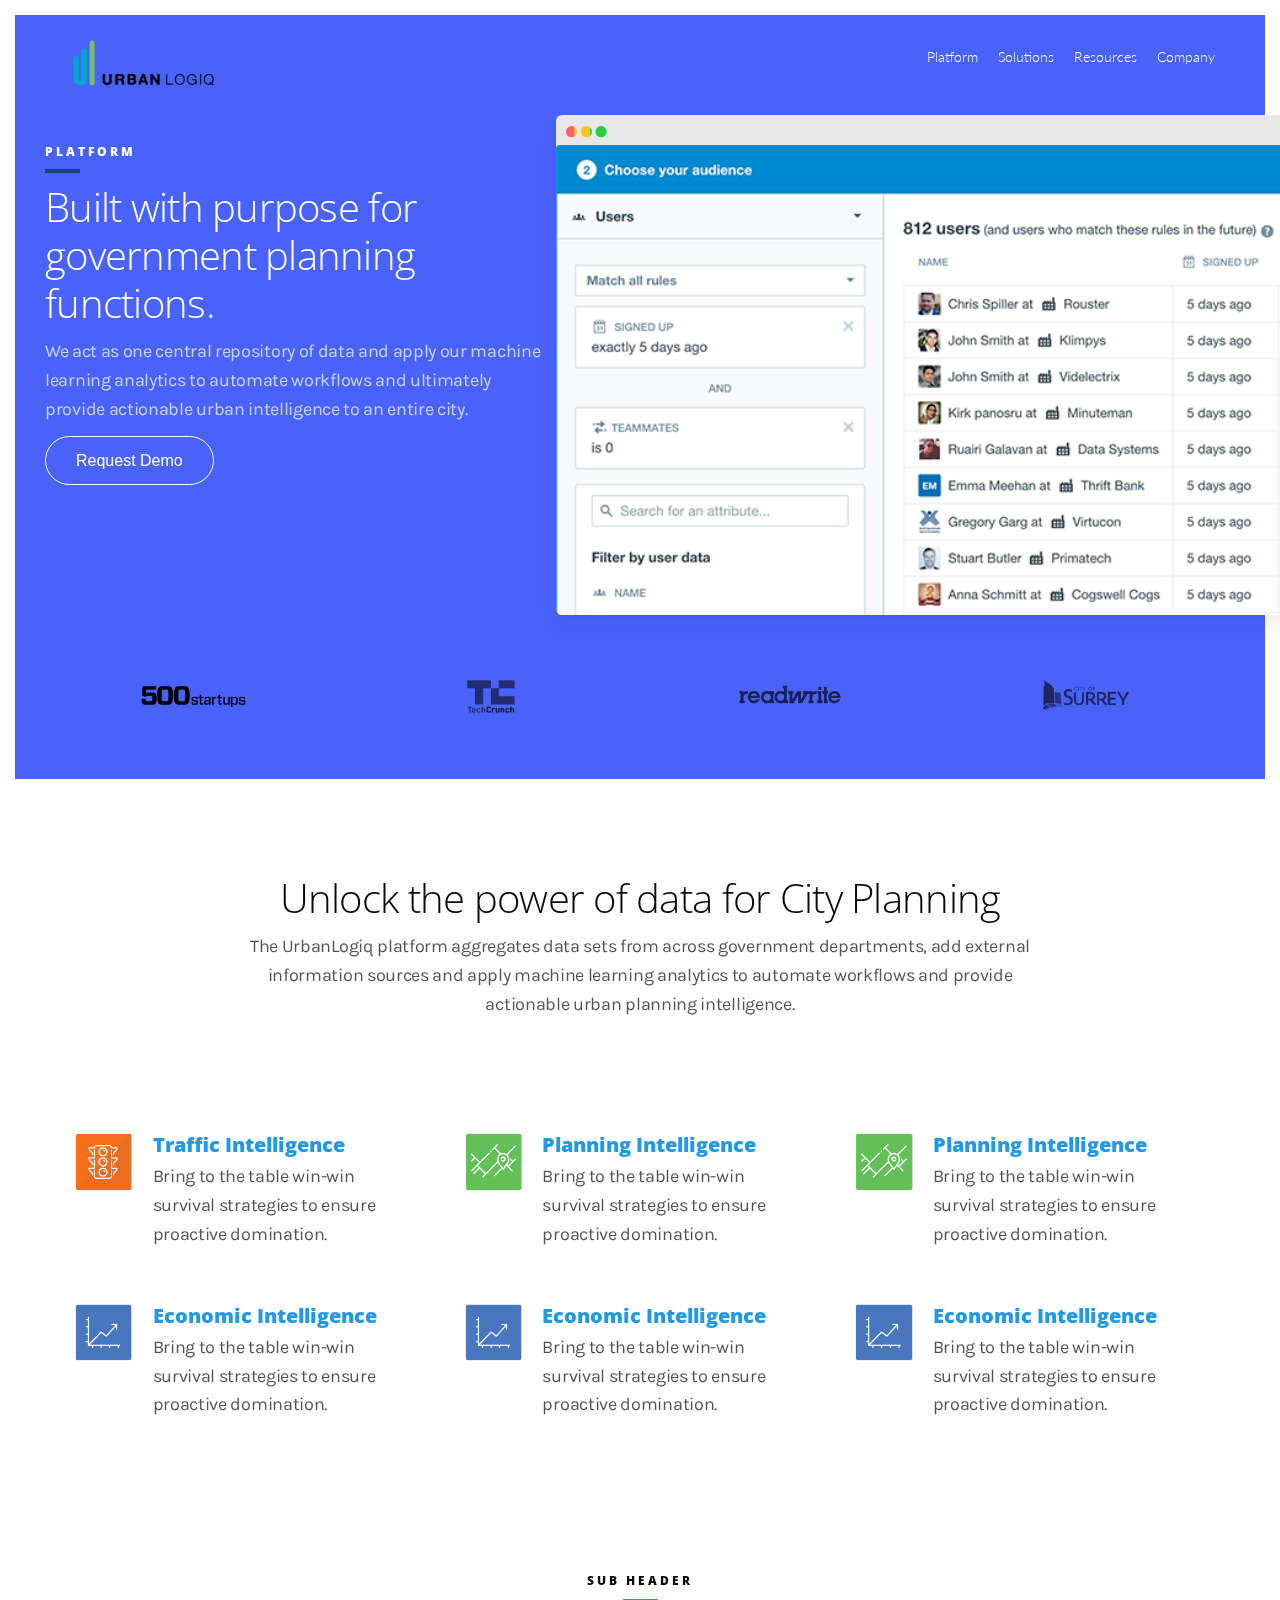
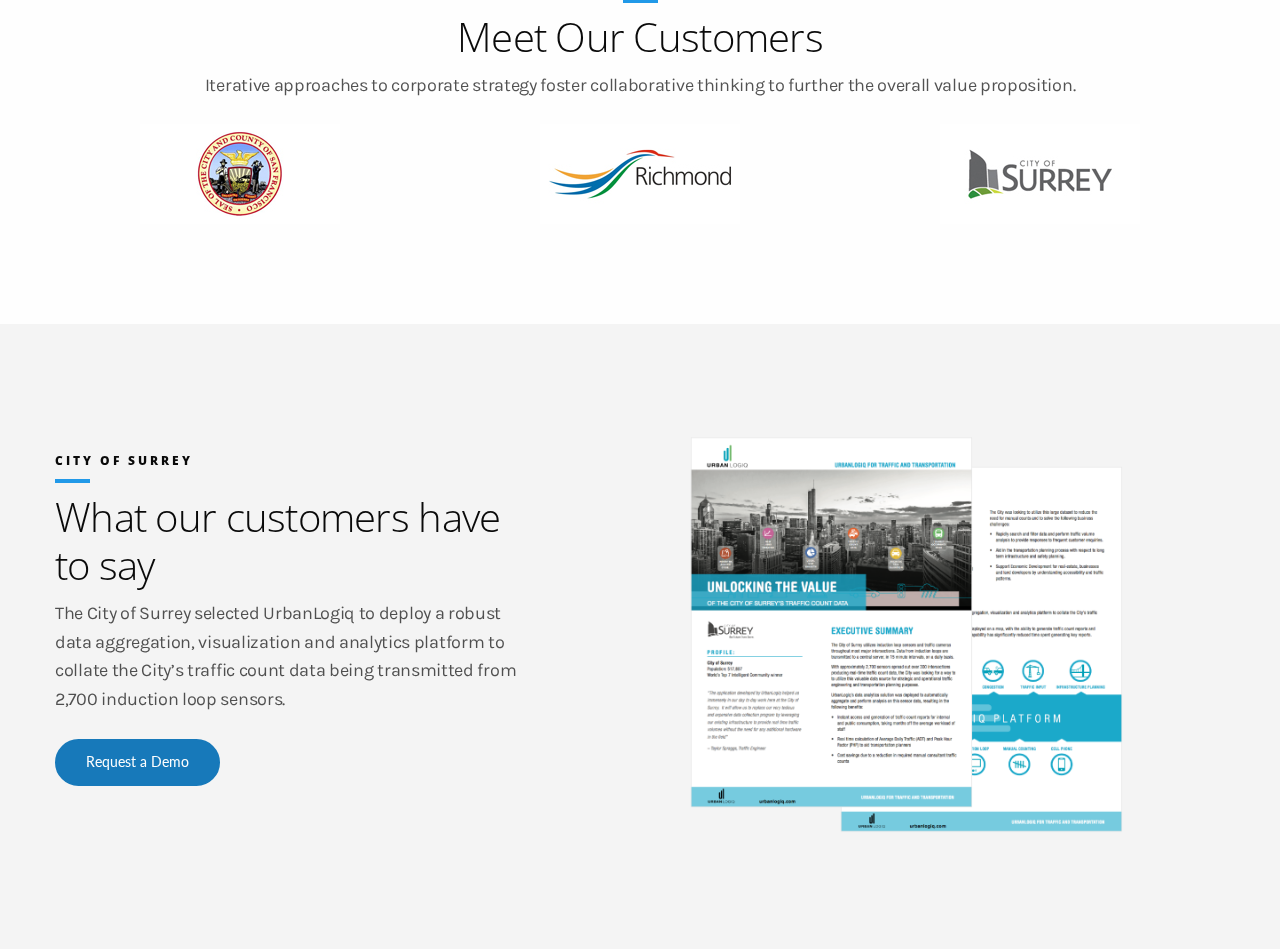
==== index.html @ ae8f60de "urbanlogic" ====
<!doctype html>
<html class="no-js" lang="en">
  <head>
    <meta charset="utf-8" />
    <meta name="viewport" content="width=device-width, initial-scale=1.0" />
    <title>UrbanLogiq</title>
    <link rel="stylesheet" href="http://dhbhdrzi4tiry.cloudfront.net/cdn/sites/foundation.min.css">
    <link rel="stylesheet" href="css/foundation.css">
    <link rel="stylesheet" href="css/app.css">
    <link rel="stylesheet" href="css/nav.css">
    <link rel="stylesheet" href="css/footer.css">
    <link href="https://fonts.googleapis.com/css?family=Lato" rel="stylesheet">
  </head>
  <body>
    <script src="javascript/nav.js"></script>

    <header>
      <div id="header_wrap">
		<div id="header">
			<div id="logo">
				<img src="img/urbalogiq-logo.png">
			</div>
			<div class="nav">
				<a href="platform.html">
					Platform
				</a>
				<a href="">
					Solutions
				</a>
				<a href="">
					Resources
				</a>
        <a href="">
					Company
				</a>
			</div>
			<div class="mobile_nav"></div>
			<div class="mobile_nav_menu">
				<div class="mobile_menu">
					<span>Projects</span>
					<span>Profile</span>
					<span>Contact</span>
				</div>
				<div class="mobile_close">

				</div>
			</div>
		</div>
	</div>
</header>

    <section class="platform">
      <div class="row">
        <div class="large-5 columns white header">
          <h4>PLATFORM</h4>
          <hr class="darkblue">
          <h1>Built with purpose for government planning functions.</h1>
          <p>We act as one central repository of data and apply our machine learning analytics to automate workflows and ultimately provide actionable urban intelligence to an entire city.</p>
          <a class="button-white primary" href="">Request Demo</a>
        </div>
        <div class="large-7 columns">
          <div class="sidedevices">
            <div class="browserwrapper">
              <div class="browser">
                <div class="mask">
                  <img class="mask-img" src="img/placeholder.png">
                </div>
              </div>
            </div>
          </div>
        </div>
        <div class="row">
          <div class="small-12 columns media">
            <div class="small-6 medium-3 columns center">
              <img class="user-img" src="img/500startups.jpg">
            </div>
            <div class="small-6 medium-3 columns center">
              <img class="user-img" src="img/techcrunch.jpg">
            </div>
            <div class="small-6 medium-3 columns center">
              <img class="user-img" src="img/readwrite.jpg">
            </div>
            <div class="small-6 medium-3 columns center">
              <img class="user-img" src="img/surreylogo.jpg">
            </div>
        </div>
      </div>
    </section>

    <section class="cityplanning">
      <div class="small-12 columns center header">
        <h1>Unlock the power of data for City Planning</h1>
        <p class="small-12 medium-10 large-8 small-centered columns">The UrbanLogiq platform aggregates data sets from across government departments, add external information sources and apply machine learning analytics to automate workflows and provide actionable urban planning intelligence.</p>
    </div>
      <div class="row">
        <div class="small-12 columns">
          <div class="small-12 medium-4 columns">
            <div class="row">
              <div class="cityplanning-image small-3 columns">
                <img src="img/traffic-icon.png">
              </div>
              <div class="intelligence-text small-9 columns">
                <h3 class="intelligence">Traffic Intelligence</h3>
                <p>Bring to the table win-win survival strategies to ensure proactive domination.</p>
              </div>
            </div>
            <div class="row">
              <div class="cityplanning-image small-3 columns">
                <img src="img/economic-icon.png">
              </div>
              <div class="intelligence-text small-9 columns">
                <h3 class="intelligence">Economic Intelligence</h3>
                <p>Bring to the table win-win survival strategies to ensure proactive domination.</p>
              </div>
            </div>
          </div>

          <div class="small-12 medium-4 columns">
            <div class="row">
              <div class="cityplanning-image small-3 columns">
                <img src="img/location-icon.png">
              </div>
              <div class="intelligence-text small-9 columns">
                <h3 class="intelligence">Planning Intelligence</h3>
                <p>Bring to the table win-win survival strategies to ensure proactive domination.</p>
              </div>
            </div>
            <div class="row">
              <div class="cityplanning-image small-3 columns">
                <img src="img/economic-icon.png">
              </div>
              <div class="intelligence-text small-9 columns">
                <h3 class="intelligence">Economic Intelligence</h3>
                <p>Bring to the table win-win survival strategies to ensure proactive domination.</p>
              </div>
            </div>
          </div>

          <div class="small-12 medium-4 columns">
            <div class="row">
              <div class="cityplanning-image small-3 columns">
                <img src="img/location-icon.png">
              </div>
              <div class="intelligence-text small-9 columns">
                <h3 class="intelligence">Planning Intelligence</h3>
                <p>Bring to the table win-win survival strategies to ensure proactive domination.</p>
              </div>
            </div>
            <div class="row">
              <div class="cityplanning-image small-3 columns">
                <img src="img/economic-icon.png">
              </div>
              <div class="intelligence-text small-9 columns">
                <h3 class="intelligence">Economic Intelligence</h3>
                <p>Bring to the table win-win survival strategies to ensure proactive domination.</p>
              </div>
            </div>
          </div>


<!--           <div class="small-12 medium-7 columns center">
            <img class="diagram" src="img/graph.png">
          </div> -->
        </div>
      </div>
    </section>

    <section class="container customers">
      <div class="row">
        <div class="small-12 columns center">
          <h4>SUB HEADER</h4>
          <hr class="hr-center">
          <h1>Meet Our Customers</h1>
          <p>Iterative approaches to corporate strategy foster collaborative thinking to further the overall value proposition.</p>
      </div>
      <div class="row">
        <div class="small-12 columns">
          <div class="small-4 columns center customers-image">
            <img class="" src="img/sanfransicologo.jpg">
          </div>
          <div class="small-4 columns center customers-image">
            <img class="" src="img/richmondlogo.jpg">
          </div>
          <div class="small-4 columns center customers-image">
            <img class="" src="img/surreylogo.jpg">
          </div>
      </div>
    </section>


<!--     <section class="cityplanning">
      <div class="small-12 columns center header">
        <h1>Unlock the power of data for City Planning</h1>
    </div>
      <div class="row">
        <div class="small-12 columns">
          <div class="small-12 medium-5 columns">
            <div class="row">
              <div class="cityplanning-image small-3 columns">
                <img src="img/traffic.png">
              </div>
              <div class="intelligence-text small-9 columns">
                <h3 class="intelligence">Traffic Intelligence</h3>
                <p>Bring to the table win-win survival strategies to ensure proactive domination.</p>
              </div>
            </div>
            <div class="row">
              <div class="cityplanning-image small-3 columns">
                <img src="img/economics.png">
              </div>
              <div class="intelligence-text small-9 columns">
                <h3 class="intelligence">Economic Intelligence</h3>
                <p>Bring to the table win-win survival strategies to ensure proactive domination.</p>
              </div>
            </div>
            <div class="row">
              <div class="cityplanning-image small-3 columns">
                <img src="img/planning.png">
              </div>
              <div class="intelligence-text small-9 columns">
                <h3 class="intelligence">Planning Intelligence</h3>
                <p>Bring to the table win-win survival strategies to ensure proactive domination.</p>
              </div>
            </div>
          </div>
          <div class="small-12 medium-7 columns">
            <img class="thumbnail" src="http://placehold.it/640x360">
          </div>
      </div>

      </div>
    </section> -->

<section class="casestudy">
  <div class="row">
    <div class="small-12 medium-5 columns">
      <h4>CITY OF SURREY</h4>
      <hr>
      <h1>What our customers have to say</h1>
      <p>The City of Surrey selected UrbanLogiq to deploy a robust data aggregation, visualization and analytics platform to collate the City’s traffic count data being transmitted from 2,700 induction loop sensors.</p>
      <a class="button primary" href="">Request a Demo</a>
    </div>
    <div class="small-12 medium-7 columns">
        <img class="casestudy-image" src="img/casestudy.png">
    </div>
  </div>
</section>

    <script src="https://code.jquery.com/jquery-2.1.4.min.js"></script>
    <script src="http://dhbhdrzi4tiry.cloudfront.net/cdn/sites/foundation.js"></script>
    <script>
      $(document).foundation();
    </script>
  </body>
</html>
---- css/app.css ----
/*@import url('https://fonts.googleapis.com/css?family=Lato:400,400i,700,900');
html {
    -webkit-font-smoothing: antialiased;
    -moz-osx-font-smoothing: grayscale;
}

h1 {
    font-family: "Lato", sans-serif;
    font-size: 28px;
    font-weight: 900;
    line-height: 1.20;
    opacity: 1.00;
    margin-top: 0px;
    margin-bottom: 10px;
    letter-spacing: -0.72px;
    word-spacing: 0.00px;
    text-transform: none;
}

h2 {
    font-family: "Lato", sans-serif;
    font-size: 24px;
    font-weight: 700;
    line-height: 1.20;
    opacity: 1.00;
    margin-top: 30px;
    margin-bottom: 5px;
    letter-spacing: -0.72px;
    word-spacing: 0.00px;
    text-transform: none;
}

h3 {
    font-family: "Lato", sans-serif;
    font-size: 24px;
    font-weight: 400;
    line-height: 1.20;
    opacity: 1.00;
    letter-spacing: 0px;
    word-spacing: 0.00px;
    text-transform: none;
    color:#2199e8;
}
h4 {
    font-family: "Lato", sans-serif;
    font-size: 14px;
    font-weight: 400;
    line-height: 1.20;
    opacity: 1.00;
    letter-spacing: 1px;
    word-spacing: 0.00px;
    text-transform: none;
    color:#2199e8;
}

p {
    font-family: "Karla", sans-serif;
    font-size: 18px;
    font-weight: 400;
    line-height: 1.60;
    opacity: 0.70;
    margin-top: 0px;
    margin-bottom: 25px;
    letter-spacing: -0.30px;
    word-spacing: -0.10px;
    text-transform: none;
}*/

@import 'https://fonts.googleapis.com/css?family=Open+Sans:300|Lato:700,400|Karla:400';

html {
    -webkit-font-smoothing: antialiased;
    -moz-osx-font-smoothing: grayscale;
}

h1 {
    font-family: "Open Sans", sans-serif;
    font-size: 40px;
    font-weight: 300;
    line-height: 1.20;
    opacity: 1.00;
    margin-top: 0px;
    margin-bottom: 10px;
    letter-spacing: -0.72px;
    word-spacing: 0.00px;
    text-transform: none;
}

h2 {
    font-family: "Open Sans", sans-serif;
    font-size: 24px;
    font-weight: 700;
    line-height: 1.20;
    opacity: 1.00;
    margin-top: 30px;
    margin-bottom: 5px;
    letter-spacing: -0.72px;
    word-spacing: 0.00px;
    text-transform: none;
}

h3 {
    font-family: "Open Sans", sans-serif;
    font-size: 20px;
    font-weight: 400;
    line-height: 1.20;
    opacity: 1.00;
    margin-top: 30px;
    margin-bottom: 5px;
    letter-spacing: 0.00px;
    word-spacing: 0.00px;
    text-transform: none;
}

h4 {
    font-family: "Open Sans", sans-serif;
    font-size: 12px;
    font-weight: 800;
    line-height: 1.20;
    opacity: 1.00;
    margin-top: 30px;
    margin-bottom: 5px;
    letter-spacing: 3px;
    word-spacing: 0.00px;
    text-transform: none;
}

p {
    font-family: "Karla", sans-serif;
    font-size: 18px;
    font-weight: 400;
    line-height: 1.60;
    opacity: 0.70;
    margin-top: 0px;
    margin-bottom: 25px;
    letter-spacing: -0.30px;
    word-spacing: -0.10px;
    text-transform: none;
}

.header{
  padding: 0px 0 60px 0;
}


.homepage-header{
  padding: 150px 40px 150px 40px;
    background-color: #393745;
    /*background-image: url("../img/topography-bg.jpg");*/
    color: white;
}

.cityplanning{
  padding-top: 80px;
  padding-bottom: 20px;
}
.cityplanning-image{
  margin: 25px 0 0 0;
}

.nomargin{
  padding: 0px !important;
  margin: 0px !important;
}

hr{
  margin: 10px 0 10px 0;
  border-bottom: 4px solid #2199e8;
  max-width: 35px;
}

.section-break {
  max-width: 1200px;
  margin: 20px auto 0 auto;
  border-bottom: 1px solid lightgrey;
}

.hr-center{
  margin: 10px auto 10px auto;
  border-bottom: 4px solid #2199e8;
  max-width: 35px;
}

.intelligence{
  color: #2199e8;
  font-weight: 900;
}

.blog-title{
  color: black;
  font-weight: 900;
  margin: 20px 0 7px 0;
}



.blog-content:hover{
  text-decoration: underline;
  text-decoration-color:#2199e8;
}

.blog-card{
    margin: 15px 0 15px 0;
    padding: 25px 25px 0 25px;
}

.menu-logo{
  width: 160px;
}
.top-bar-right{
  padding-top: 25px;
}
.bar{
  height: 50px;
}

.center{
  text-align: center;
  margin: 0 auto 0 auto;
}

.menu-item{
  color: white;

}
/*a:hover{
  color: white;
  border-bottom:solid 1px white;
}*/

.large-text{
  font-size: 50px;
}

.casestudy{
  padding: 100px 0 100px 0;
  background-color: #F4F4F4;
}
.data-source{
  padding: 50px 20px 50px 20px;
  background-color: #1f8ceb;
  color: white;
}

.data-source-text {
  margin-bottom: 10px;
  font-size: 15px;
}

.users{
  padding: 20px 0 20px 0;
  background-color: #F4F4F4;
}

.user-img{
  width:120px;
}

.icon-img {
  width: 120px;
}

.container{
  padding: 80px 0 100px 0;
}

.blue{
  color:#2199e8;
}

.intelligence-text{
  padding: 0 25px 0 0;
}
.intelligence-text2{
  padding: 0 25px 0 0;
  min-height: 200px;
}

.platform{
  padding: 100px 30px 50px 30px;
  margin: 15px;
  background-color: #4962F9;
  background-image: url("../img/");
  background-size: cover;
}

.platformtwo{
  padding: 15px 30px 50px 30px;
  margin: 15px;
  background-color: #0978BD;
  background-image: url("../img/bg.png");
  background-size: cover;
}

.platformthree{
  padding: 15px 30px 50px 30px;
  margin: 15px;
  background-color: #0978BD;
}

.header-platform{
  margin-top: 30px;
}

.white{
  color: white;
}
.darkblue{
  border-bottom: 4px solid #164872;
}
.sidedevices .browserwrapper .mask {
	height: 100%;
	width: 100%;
	overflow: hidden;
	background: white;
}
.sidedevices .browserwrapper .mask-img {
	width: 100%;
	display: block;
}
.sidedevices .browserwrapper .browser {
  position: relative;
	border-radius: 6px;
	background: linear-gradient(to bottom, rgba(233,232,233,1) 0%,rgba(212,212,213,1) 100%);
	background-size: 60px;
	box-shadow: 0 10px 20px rgba(40,39,66,.06);
	overflow: hidden;
	width: 800px;
	height: 500px;
	z-index: 2;
	padding: 30px 0 0 0;
	top: 0;
	left: 0;
}
.sidedevices .browserwrapper .browser:before {
	content: "\25CF \25CF \25CF";
	letter-spacing: -1px;
	border-radius: 10px;
	color: rgba(0,0,0,.05);
	background: -webkit-linear-gradient(left, rgba(255,99,91,1) 0%,rgba(255,99,91,1) 35%,rgba(255,99,91,1) 35%,rgba(255,195,48,1) 35%,rgba(255,195,48,1) 66%,rgba(41,207,66,1) 66%,rgba(41,207,66,1) 100%);
-webkit-background-clip: text;
-webkit-text-fill-color: transparent;
	font-size: 26px;
	line-height: 30px;
	height: 30px;
	padding-left: 8px;
	position: absolute;
	top: 0;
}

@media screen and (max-width: 900px) {
	.sidedevices .browserwrapper .header-images {
		position: relative;
		white-space: nowrap;
		vertical-align: top;
		overflow: scroll;
		width: calc(100% + 40px);
		margin: 0 0 0 -20px;
		padding-bottom: 60px;
		-webkit-overflow-scrolling: touch;
	}
	.sidedevices .browserwrapper .browser {
		width: 100%;
		height: calc(100vw * .65);
    position: relative;
	}
}.centerdevices .iphoneipad2 .mask {
	height: 100%;
	width: 100%;
	overflow: hidden;
	border-radius: 8px;
	box-shadow: -1px 1px 4px rgba(107,124,147,.45);
	background: white;
}
.centerdevices .iphoneipad2 .mask-img {
	width: 100%;
	display: block;
}
.centerdevices .iphoneipad2 .iphone,
.centerdevices .iphoneipad2 .ipad {
	border-radius: 40px;
	position: relative;
	background: linear-gradient(to bottom, rgba(247,251,254,1) 0%,rgba(221,226,232,1) 100%);
	box-shadow: inset 0 4px 7px 1px #fff,inset 0 -5px 20px rgba(187,200,225,.35),0 2px 6px rgba(40,39,66,.14),0 10px 20px rgba(40,39,66,.06), 0px 36px 79px -1px rgba(0,0,0,0.15);
	overflow: hidden;
}
.centerdevices .iphoneipad2 .iphone {
	border-radius: 30px;
  width: 280px;
  height: 560px;
  z-index: 2;
  padding: 60px 12px 70px;
	position: absolute;
	top: 0;
	left: 0;
	transform: rotate(-5deg);
}
.centerdevices .iphoneipad2 .iphone .mask {
	border-radius: 4px;
}
.centerdevices .iphoneipad2 .ipad {
	width: 830px;
	height: 560px;
	padding: 15px 85px;
	margin-left: auto;
	transform: rotate(5deg);
}

.centerdevices .iphoneipad2 .ipad:after,
.centerdevices .iphoneipad2 .iphone:after,
.centerdevices .iphoneipad2 .ipad:before {
	content: "";
	width: 44px;
	height: 44px;
	border-radius: 50%;
	background: rgba(0,0,0,.05);
	position: absolute;
	top: calc(50% - 22px);
	right: 23px;
}
.centerdevices .iphoneipad2 .ipad:after {
	left: 34px;
	width: 16px;
	height: 16px;
	top: calc(50% - 8px);
}
.centerdevices .iphoneipad2 .iphone:after {
  top: initial;
  bottom: 14px;
  left: calc(50% - 22px);
}
.centerdevices .iphoneipad2 .iphone:before {
  content: "";
  width: 58px;
  height: 10px;
  border-radius: 10px;
  background: rgba(0, 0, 0, 0.08);
  position: absolute;
  top: 28px;
  left: calc(50% - 29px);
}
@media screen and (max-width: 900px) {
	.centerdevices .iphoneipad2 {
		position: relative;
		white-space: nowrap;
		vertical-align: top;
		overflow: scroll;
		width: calc(100% + 40px);
		margin: 0 0 0 -20px;
		z-index: 99;
		-webkit-overflow-scrolling: touch;
	}
	.centerdevices .iphoneipad2 .iphone,
	.centerdevices .iphoneipad2 .ipad {
		transform: none;
		border: none;
		position: relative;
		box-shadow: inset 0 4px 7px 1px #fff,inset 0 -5px 20px rgba(187,200,225,.35),0 2px 6px rgba(40,39,66,.14),0 10px 20px rgba(40,39,66,.06);
		background: linear-gradient(to bottom, rgba(247,251,254,1) 0%,rgba(221,226,232,1) 100%);
		margin: 0 20px;
		display: inline-block;
	}
	.centerdevices .iphoneipad2 .iphone {
		height: 440px;
		width: 220px;
		padding: 50px 8px 60px;
		margin: 0 0 0 20px;
		border-radius: 30px;
	}
	.centerdevices .iphoneipad2 .iphone .mask {
		border-radius: 4px;
	}
	.centerdevices .iphoneipad2 .iphone:before {
		top: 24px;
		width: 50px;
		height: 7px;
		left: calc(50% - 25px);
	}
	.centerdevices .iphoneipad2 .iphone:after {
		width: 38px;
		height: 38px;
		left: calc(50% - 19px);
		bottom: 12px;
	}
	.centerdevices .iphoneipad2 .ipad {
		width: 740px;
		height: 440px;
	}
	.centerdevices .iphoneipad2 .ipad:before {
		left: 23px;
		right: inherit;
	}
	.centerdevices .iphoneipad2 .ipad:after {
		right: 36px;
    left: inherit;
	}
}

.showcase-link {
  letter-spacing: 1px;
  text-transform: uppercase;
  font-size: 13px;
  padding:20px 0 20px 20px;
}

.four-items-text {
  margin: 5px 0 0 0;
  letter-spacing: 1px;
  text-transform: uppercase;
  font-size: 13px;
  color: #0978BD;
}

.four-items {
  margin: 40px 0 70px 0;
}

.four-items-header {
  margin: 20px 0 40px 0;
}

.showcase-content {
  margin: 40px 0 40px 0;
}

.slide-nav{
max-width: 900px;
margin: 0 auto 0 auto;
}

.split-screen {
  overflow: hidden;
  background-color: #232838;
  color: white;
}

.customer{
  overflow: hidden;
  background-color: #F4F4F4;
}

.split-screen-left {
  background-image: url("https://i0.wp.com/www.urbanlogiq.com/wp-content/uploads/2015/12/urbanlogiq-2.jpg?fit=1198898&ssl=1");
  /*padding: 40px 50px 40px 50px;*/
  height: 450px;
}

.split-screen-right {
  padding: 40px 50px 40px 50px;
  height: 450px;
}

.showcase{
  padding: 30px 50px 0 50px;
}

.card-section {
  margin: 50px 0 50px 0;
}

.card-date{
  color: #4C4748;
  font-family: "Open Sans", sans-serif;
  font-size: 12px;
  font-weight: 900;
  letter-spacing: 1.5px;
}

.card {
  border: solid #D1DBDF 1px;
  border-radius: 6px;
  margin: 0 0 20px 0;
  padding: 40px;
  /*max-height: 500px;*/
}



.card:hover{
  background-color: #F0F4F7;
}

  .media {
    -webkit-filter: grayscale(100%); /* Safari 6.0 - 9.0 */
    filter: grayscale(100%);
    padding-top: 20px;
    mix-blend-mode: multiply;
    margin: 30px 0 0 0;
}

.surrey-logo{
    width: 150px;
    padding: 0 0 30px 0;
}

.diagram{
  width: 500px;
}

.casestudy-image{
display: table-cell;
    vertical-align: middle;
}

.footer-logo{
  width: 200px;
}
---- css/nav.css ----
.inner_content {
	opacity: 0;
	max-width: 620px;
	max-height: 100px;
	padding: 5px;
	text-align: center;
	position: absolute;
	top: 0;
	right: 0;
	bottom: 0;
	left: 0;
	margin: auto;
	transition: opacity 1.5s;
}
.inner_content h2 {
	font-size: 46px;
	font-weight: 100;
	color: #fff;
}

/*Navigation*/
#header_wrap {
	z-index: 2;
	width: 100%;
	height: 40px;
	position: absolute;
}
#header {
	max-width: 1200px;
	min-width: 320px;
	margin: 10px auto;
	text-align: left;
	padding: 10px 25px 10px 25px;
	font-size: 14px;
	line-height: 14px;
	font-family: 'Lato', sans-serif;
	font-weight: 300;
	color: #fff;
}
#header:after {
	clear: both;
	content: '';
	display: block;
}
#logo {
	float: left;
	font-size: 12px;
	font-weight: 100;
  width: 155px;
}
.nav {
	float: right;
	height: 40px;
	padding-top: 15px;
}
.nav a {
	display: block;
	float: left;
	margin-left: 20px;
	font-weight: 300;
	color: #fff;
	padding-bottom: 5px;
}
.nav a:hover {
	border-bottom: 1px solid #fff;
}
.mobile_nav {
	display: none;
	width: 24px;
	height: 24px;
	background: url(http://i.piccy.info/i9/c366d5ab31a3ca2f5b5f5110434b31a9/1399749144/965/744267/mobile_nav.png) no-repeat;
	float: right;
	cursor: pointer;
	margin-top: 2px;
}
.mobile_nav_menu {
	z-index: 3;
	width: 220px;
	height: 100%;
	position: fixed;
	padding: 11px 22px 0 0;
	top: 0;
	right: -270px;
	background: url(http://i.piccy.info/i9/90d5aef311fc1a9853cce72695cdfe36/1399749183/4243/744267/mobile_nav_bg.png) no-repeat;
}
.mobile_menu {
	float: right;
	font-weight: 400;
	font-style: normal;
	color: #656565;
	font-size: 15px;
	line-height: 32px;
	text-align: right;
	padding-bottom: 12px;
	width: 56px;
}
.mobile_menu span {
	cursor: pointer;
	color: #656565;
	padding-bottom: 2px;
}
.mobile_menu span:hover {
	transition: all .25s ease-in-out;
	border-bottom: 2px solid #fff;

}
.mobile_close {
	cursor: pointer;
	float: right;
	width: 24px;
	height: 24px;
	background: url(http://i.piccy.info/i9/88575af4eb3ecd766a58a62971d3631e/1399749221/1231/744267/x_close.png) no-repeat;
	background-size: 24px 24px;
	clear: right;
}
/*/Navigation*/
@media (max-width: 600px) and (min-width: 320px) {
	.nav {
		display: none;
	}
	.mobile_nav {
		display: block;
	}
}
@media (min-width: 601px) {
	.nav {
		display: block;
	}
	.mobile_nav {
		display: none;
	}
	.mobile_nav_menu {
		display: none;
	}
}
---- css/footer.css ----
/*footer*/

footer {
  background-color: #24292D;
  padding: 60px 0 120px 0;
  color: white;
}

li{
  list-style: none;
}
.footer-link{
  color: white;
  font-size: 13px;
  letter-spacing: 0.5px;
}
.footer-header {
  padding: 0 0 15px 0;
}
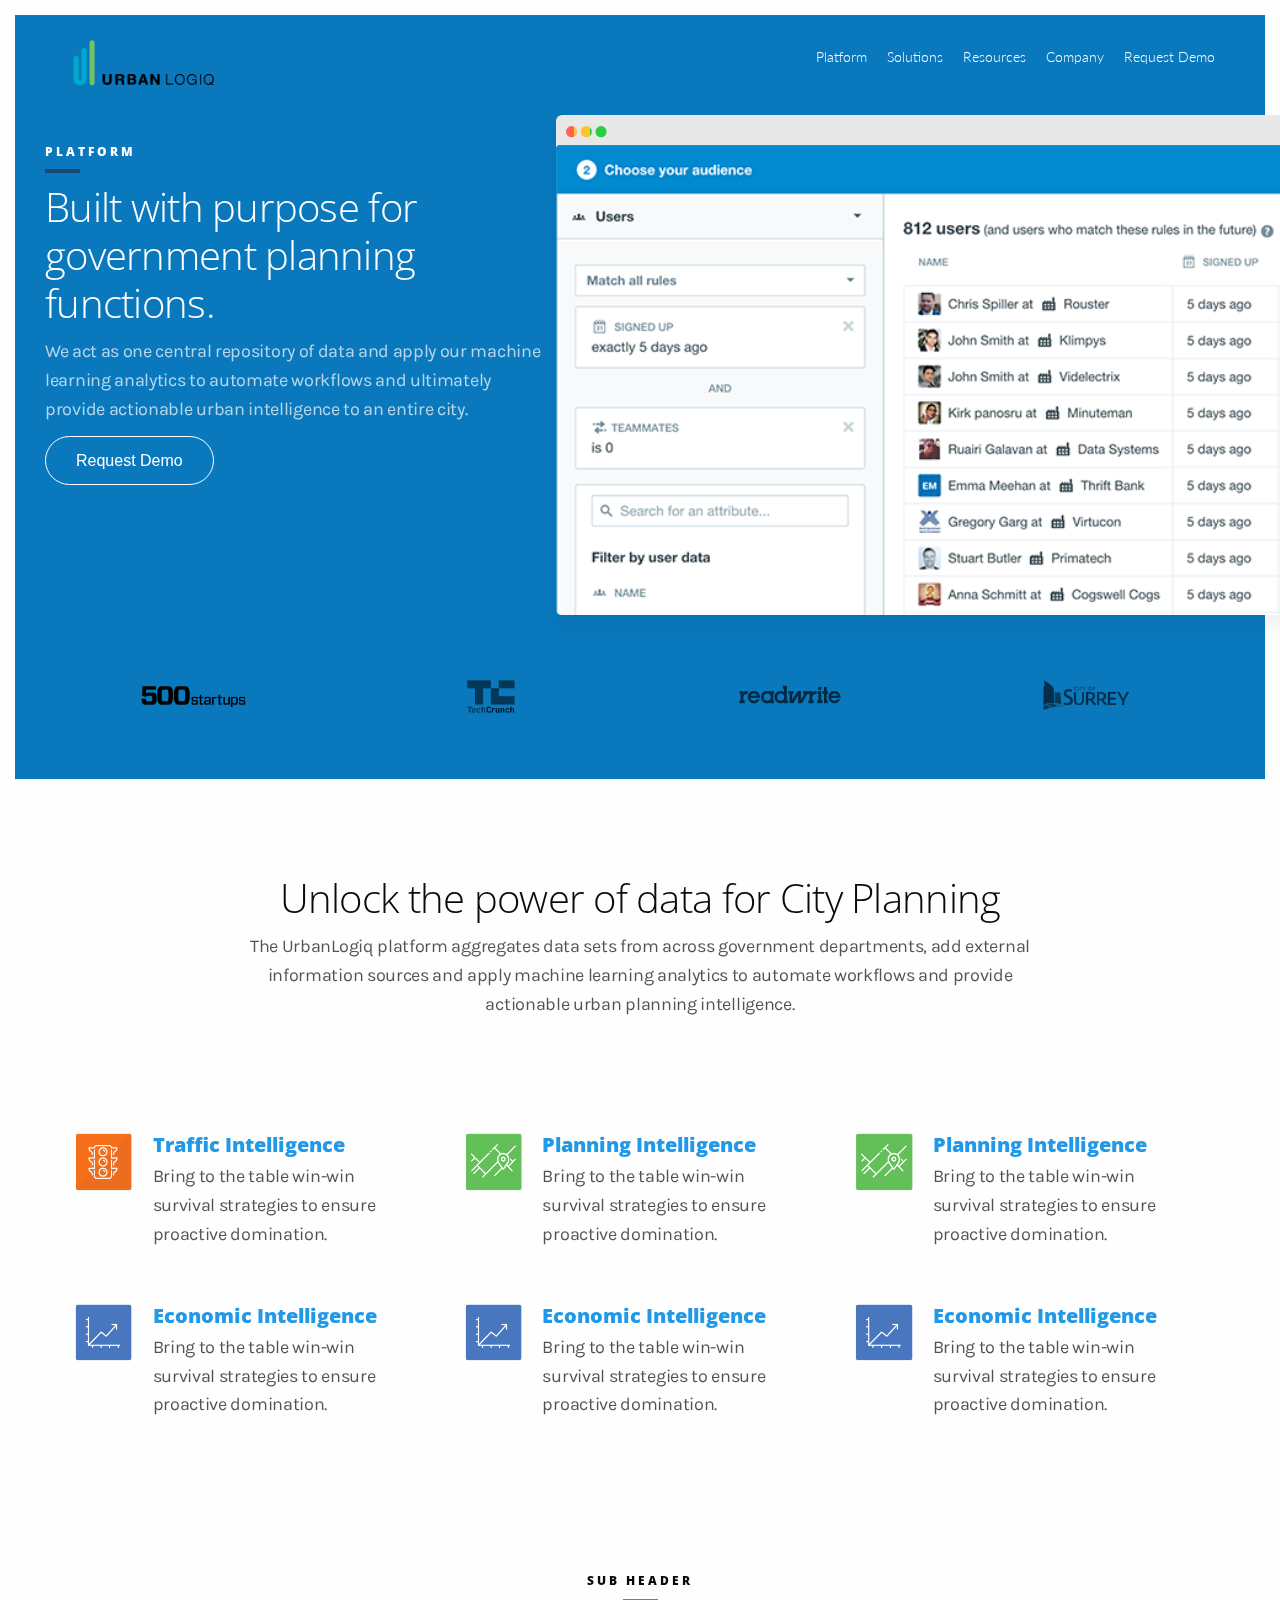
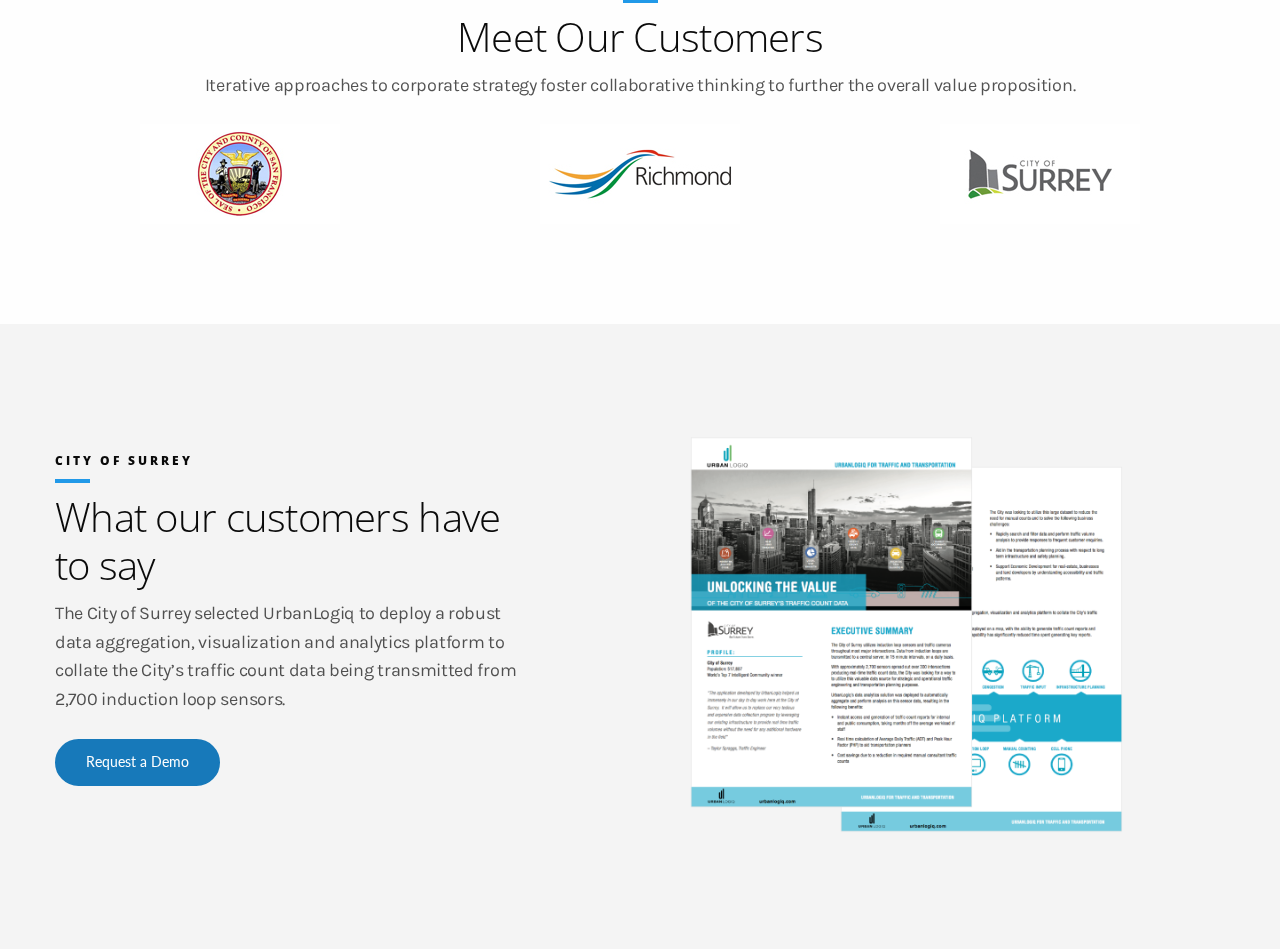
==== commit a149aece: "stuff" ====
--- a/index.html
+++ b/index.html
@@ -14,7 +14,7 @@
   <body>
     <script src="javascript/nav.js"></script>
 
-    <header>
+  <header>
       <div id="header_wrap">
 		<div id="header">
 			<div id="logo">
@@ -27,11 +27,14 @@
 				<a href="">
 					Solutions
 				</a>
-				<a href="">
+				<a href="resource.html">
 					Resources
 				</a>
+        <a href="team.html">
+					Company
+				</a>
         <a href="">
-					Company
+					Request Demo
 				</a>
 			</div>
 			<div class="mobile_nav"></div>
--- a/css/app.css
+++ b/css/app.css
@@ -187,24 +187,6 @@
   font-weight: 900;
 }
 
-.blog-title{
-  color: black;
-  font-weight: 900;
-  margin: 20px 0 7px 0;
-}
-
-
-
-.blog-content:hover{
-  text-decoration: underline;
-  text-decoration-color:#2199e8;
-}
-
-.blog-card{
-    margin: 15px 0 15px 0;
-    padding: 25px 25px 0 25px;
-}
-
 .menu-logo{
   width: 160px;
 }
@@ -280,16 +262,16 @@
 .platform{
   padding: 100px 30px 50px 30px;
   margin: 15px;
-  background-color: #4962F9;
+  background-color: #0978BD;
   background-image: url("../img/");
   background-size: cover;
 }
 
 .platformtwo{
-  padding: 15px 30px 50px 30px;
+  padding: 60px 30px 50px 30px;
   margin: 15px;
   background-color: #0978BD;
-  background-image: url("../img/bg.png");
+  /*background-image: url("../img/bg.png");*/
   background-size: cover;
 }
 
@@ -559,14 +541,6 @@
   margin: 50px 0 50px 0;
 }
 
-.card-date{
-  color: #4C4748;
-  font-family: "Open Sans", sans-serif;
-  font-size: 12px;
-  font-weight: 900;
-  letter-spacing: 1.5px;
-}
-
 .card {
   border: solid #D1DBDF 1px;
   border-radius: 6px;
--- a/css/nav.css
+++ b/css/nav.css
@@ -20,6 +20,7 @@
 }
 
 /*Navigation*/
+
 #header_wrap {
 	z-index: 2;
 	width: 100%;
@@ -115,7 +116,7 @@
 	clear: right;
 }
 /*/Navigation*/
-@media (max-width: 600px) and (min-width: 320px) {
+@media (max-width: 700px) and (min-width: 320px) {
 	.nav {
 		display: none;
 	}
@@ -123,7 +124,7 @@
 		display: block;
 	}
 }
-@media (min-width: 601px) {
+@media (min-width: 701px) {
 	.nav {
 		display: block;
 	}
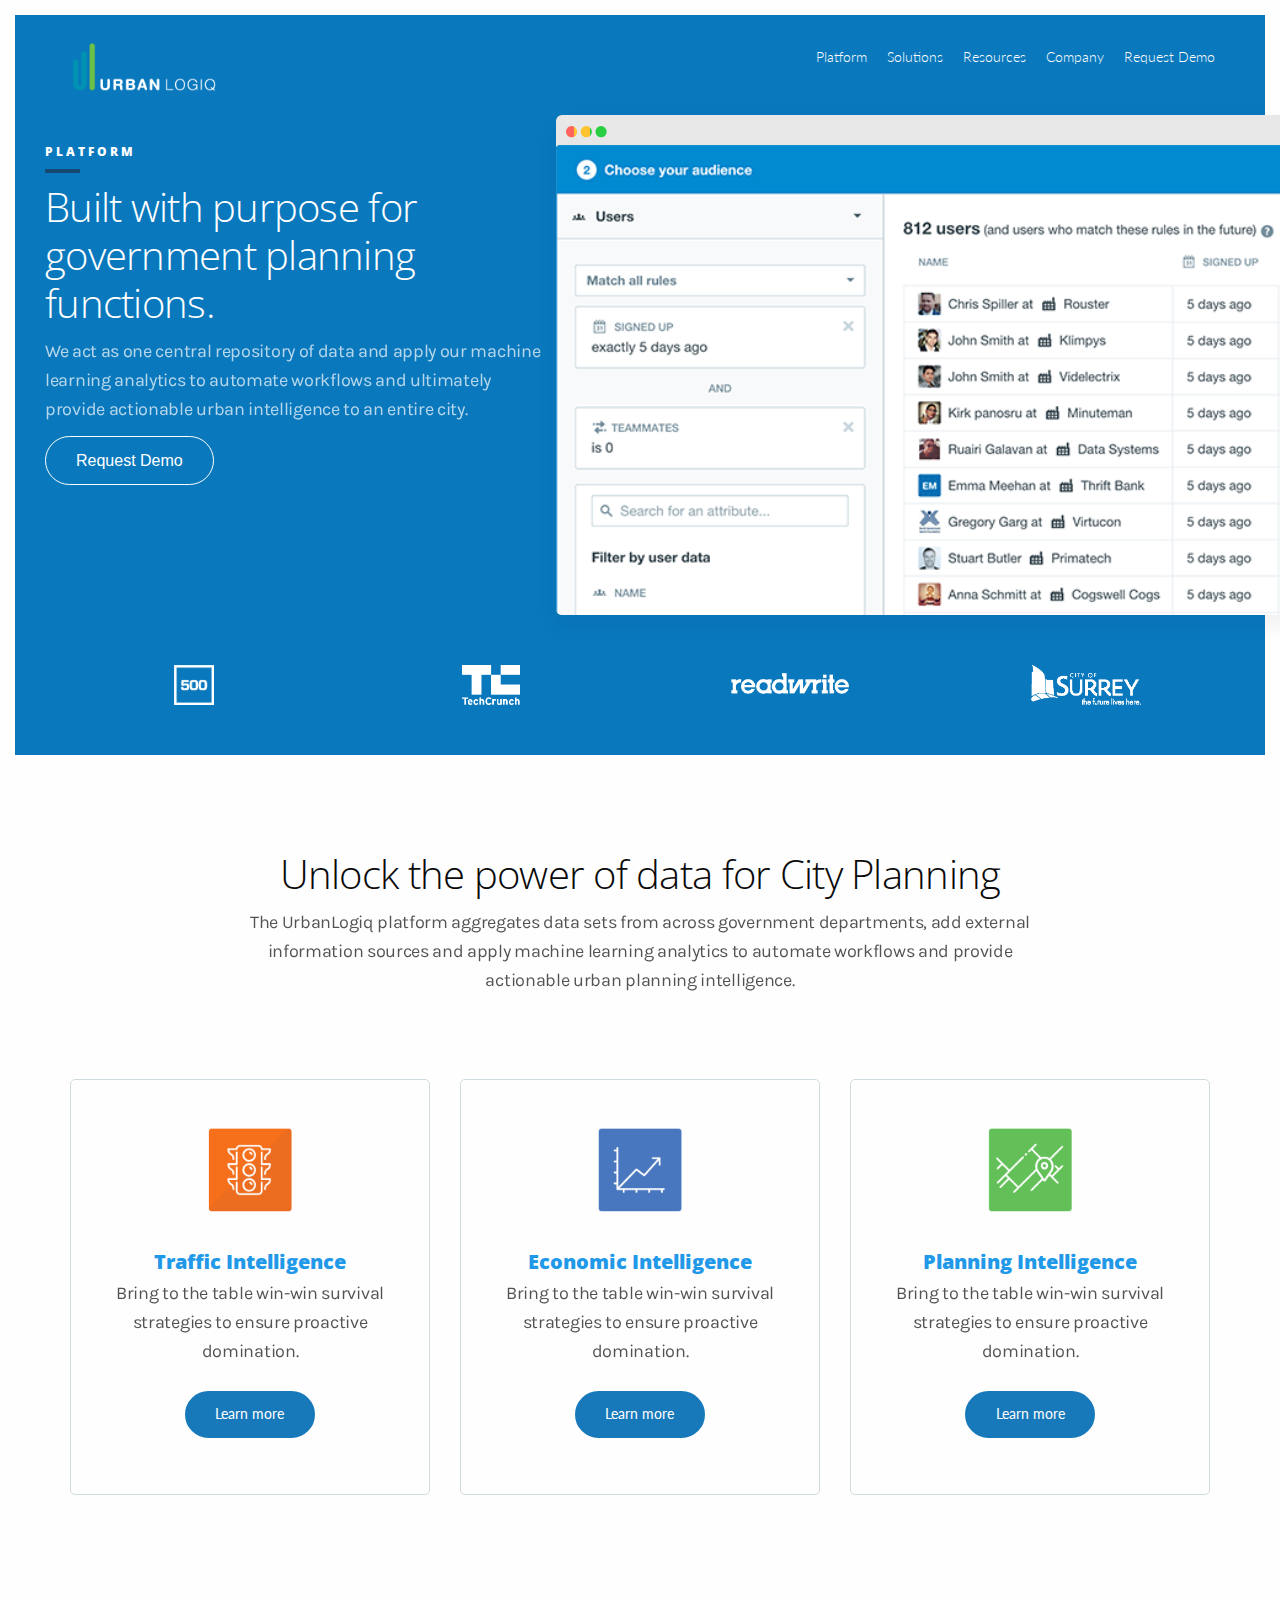
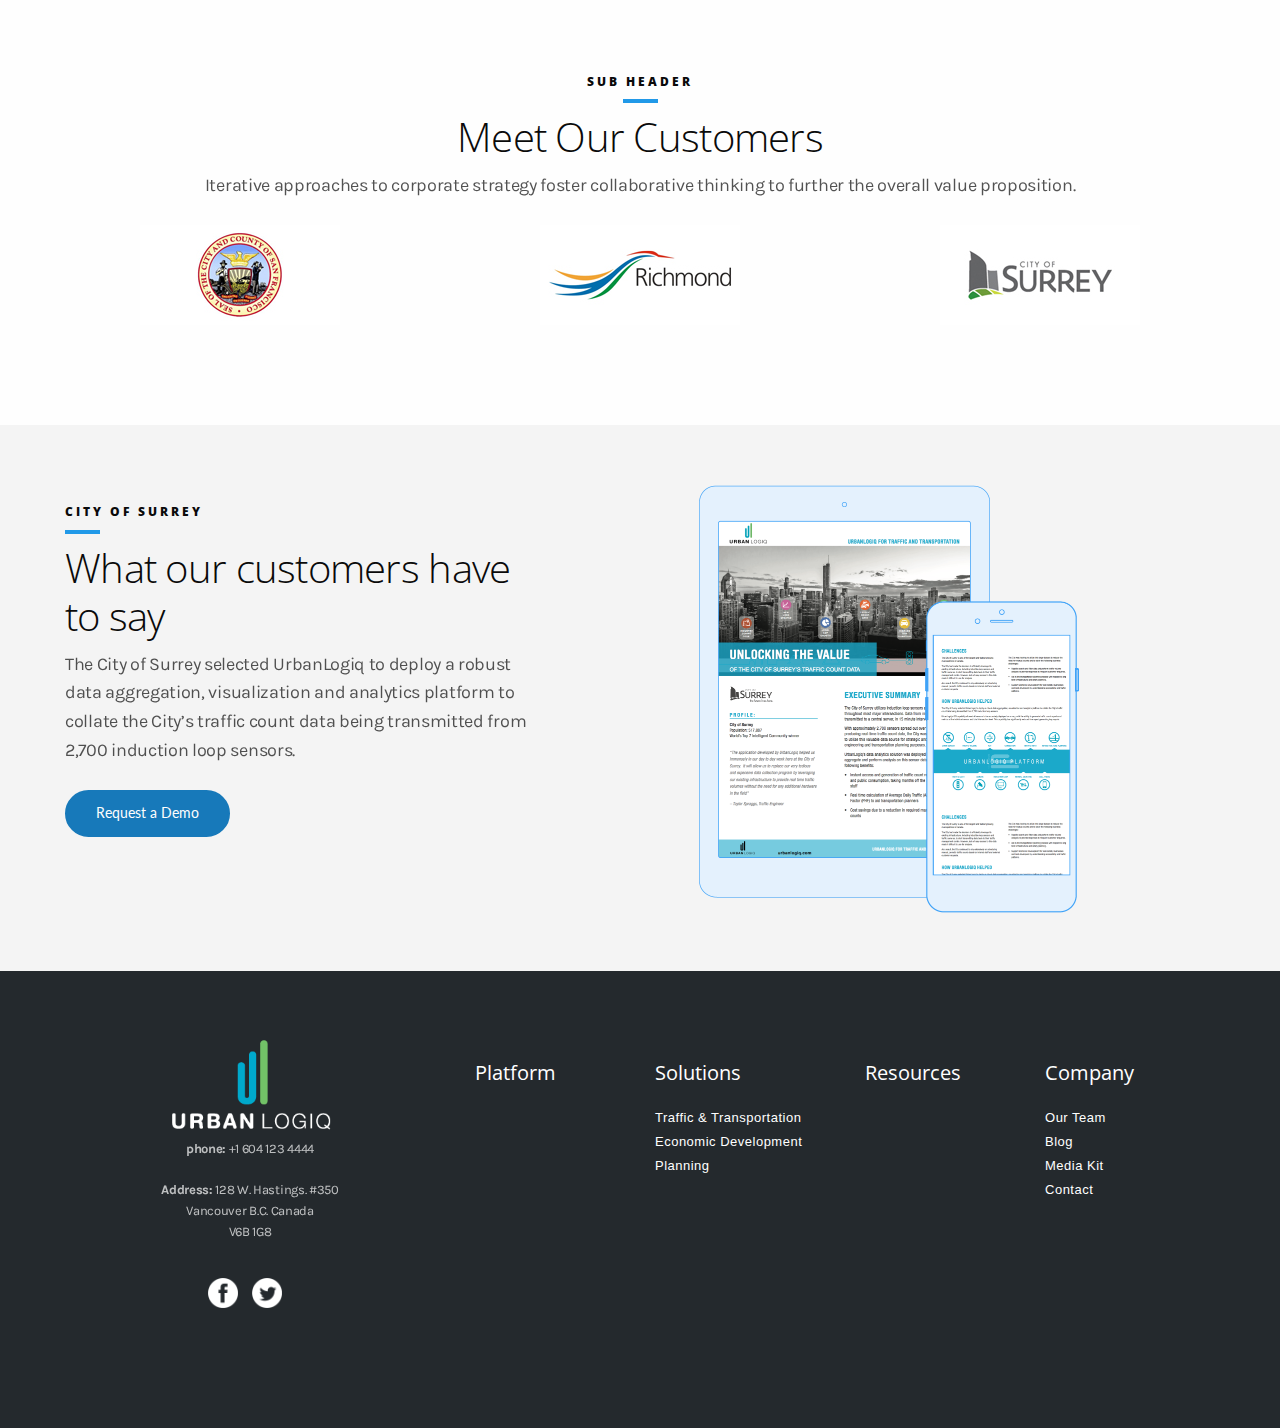
==== commit 5524eeae: "massive update" ====
--- a/index.html
+++ b/index.html
@@ -10,6 +10,7 @@
     <link rel="stylesheet" href="css/nav.css">
     <link rel="stylesheet" href="css/footer.css">
     <link href="https://fonts.googleapis.com/css?family=Lato" rel="stylesheet">
+    <script scr="javascript/javascript.js"></script>
   </head>
   <body>
     <script src="javascript/nav.js"></script>
@@ -18,7 +19,7 @@
       <div id="header_wrap">
 		<div id="header">
 			<div id="logo">
-				<img src="img/urbalogiq-logo.png">
+				<img class="load-delay"src="img/urbalogiq-logo.png">
 			</div>
 			<div class="nav">
 				<a href="platform.html">
@@ -75,16 +76,16 @@
         <div class="row">
           <div class="small-12 columns media">
             <div class="small-6 medium-3 columns center">
-              <img class="user-img" src="img/500startups.jpg">
+              <img class="user-img" src="img/500startup.png">
             </div>
             <div class="small-6 medium-3 columns center">
-              <img class="user-img" src="img/techcrunch.jpg">
+              <img class="user-img" src="img/techcrunch.png">
             </div>
             <div class="small-6 medium-3 columns center">
-              <img class="user-img" src="img/readwrite.jpg">
+              <img class="user-img" src="img/Read_Write_Web_Logo.png">
             </div>
             <div class="small-6 medium-3 columns center">
-              <img class="user-img" src="img/surreylogo.jpg">
+              <img class="user-img" src="img/surrey.png">
             </div>
         </div>
       </div>
@@ -95,7 +96,7 @@
         <h1>Unlock the power of data for City Planning</h1>
         <p class="small-12 medium-10 large-8 small-centered columns">The UrbanLogiq platform aggregates data sets from across government departments, add external information sources and apply machine learning analytics to automate workflows and provide actionable urban planning intelligence.</p>
     </div>
-      <div class="row">
+      <!-- <div class="row">
         <div class="small-12 columns">
           <div class="small-12 medium-4 columns">
             <div class="row">
@@ -158,13 +159,43 @@
                 <p>Bring to the table win-win survival strategies to ensure proactive domination.</p>
               </div>
             </div>
-          </div>
+          </div> -->
 
 
 <!--           <div class="small-12 medium-7 columns center">
             <img class="diagram" src="img/graph.png">
           </div> -->
         </div>
+      </div>
+    </section>
+
+    <section class="card-section">
+      <div class="row">
+        <div class="large-12 columns">
+          <div class="small-12 medium-12 large-4 columns">
+            <div class="card">
+              <img class="card-image" src="img/traffic-icon.png">
+              <h3 class="intelligence">Traffic Intelligence</h3>
+              <p>Bring to the table win-win survival strategies to ensure proactive domination.</p>
+              <a class="button primary" href="">Learn more</a>
+            </div>
+          </div>
+          <div class="small-12 medium-12 large-4 columns">
+            <div class="card">
+              <img class="card-image" src="img/economic-icon.png">
+              <h3 class="intelligence">Economic Intelligence</h3>
+              <p>Bring to the table win-win survival strategies to ensure proactive domination.</p>
+              <a class="button primary" href="">Learn more</a>
+            </div>
+          </div>
+          <div class="small-12 medium-12 large-4 columns">
+            <div class="card">
+              <img class="card-image" src="img/location-icon.png">
+              <h3 class="intelligence">Planning Intelligence</h3>
+              <p>Bring to the table win-win survival strategies to ensure proactive domination.</p>
+              <a class="button primary" href="">Learn more</a>
+            </div>
+          </div>
       </div>
     </section>
 
@@ -243,16 +274,78 @@
       <p>The City of Surrey selected UrbanLogiq to deploy a robust data aggregation, visualization and analytics platform to collate the City’s traffic count data being transmitted from 2,700 induction loop sensors.</p>
       <a class="button primary" href="">Request a Demo</a>
     </div>
-    <div class="small-12 medium-7 columns">
-        <img class="casestudy-image" src="img/casestudy.png">
+    <div class="small-12 medium-7 columns text-center">
+        <img class="casestudy-image" src="img/ebook.png">
     </div>
   </div>
 </section>
 
-    <script src="https://code.jquery.com/jquery-2.1.4.min.js"></script>
-    <script src="http://dhbhdrzi4tiry.cloudfront.net/cdn/sites/foundation.js"></script>
-    <script>
-      $(document).foundation();
-    </script>
+<head>
+  <meta charset="utf-8" />
+  <meta name="viewport" content="width=device-width, initial-scale=1.0" />
+  <title>UrbanLogiq</title>
+  <link rel="stylesheet" href="http://dhbhdrzi4tiry.cloudfront.net/cdn/sites/foundation.min.css">
+  <link rel="stylesheet" href="css/foundation.css">
+  <link rel="stylesheet" href="css/app.css">
+  <link rel="stylesheet" href="css/footer.css">
+  <link href="https://fonts.googleapis.com/css?family=Lato" rel="stylesheet">
+</head>
+
+<footer>
+  <div class="row">
+    <div class="small-12 columns">
+        <div class="medium-4 columns center">
+          <img class="footer-logo" src="img/urbanlogiq-white.png">
+          <div class="row">
+            <p>
+              <strong>phone:</strong> +1 604 123 4444<br><br>
+              <strong>Address:</strong>
+              128 W. Hastings. #350<br>
+              Vancouver B.C. Canada<br>
+              V6B 1G8
+            </p>
+            <div class="icon-container center">
+              <div class="footer-icon">
+                <img src="img/facebook.png">
+                <img src="img/twitter.png">
+              </div>
+            </div>
+          </div>
+        </div>
+      <div class="medium-4 columns">
+          <div class="medium-6 columns">
+            <h3 class="footer-header">Platform</h3>
+          </div>
+          <div class="medium-6 columns">
+            <h3 class="footer-header">Solutions</h3>
+            <a class="footer-link" href=""> Traffic &amp; Transportation</a><br>
+            <a class="footer-link" href=""> Economic Development</a><br>
+            <a class="footer-link" href=""> Planning</a>
+          </div>
+      </div>
+      <div class="medium-4 columns">
+        <div class="medium-6 columns">
+          <h3 class="footer-header">Resources</h3>
+        </div>
+        <div class="medium-6 columns">
+          <h3 class="footer-header">Company</h3>
+          <li>
+            <a class="footer-link" href="">Our Team</a>
+          </li>
+          <li>
+            <a class="footer-link" href="">Blog</a>
+          </li>
+          <li>
+            <a class="footer-link" href="">Media Kit</a>
+          </li>
+          <li>
+            <a class="footer-link" href="">Contact</a>
+          </li>
+        </div>
+      </div>
+  </div>
+</footer>
+
+
   </body>
 </html>
--- a/css/app.css
+++ b/css/app.css
@@ -153,7 +153,7 @@
 
 .cityplanning{
   padding-top: 80px;
-  padding-bottom: 20px;
+  padding-bottom: 0px;
 }
 .cityplanning-image{
   margin: 25px 0 0 0;
@@ -219,6 +219,12 @@
   padding: 100px 0 100px 0;
   background-color: #F4F4F4;
 }
+
+.users{
+  padding: 20px 0 20px 0;
+  background-color: #F4F4F4;
+}
+
 .data-source{
   padding: 50px 20px 50px 20px;
   background-color: #1f8ceb;
@@ -230,13 +236,9 @@
   font-size: 15px;
 }
 
-.users{
-  padding: 20px 0 20px 0;
-  background-color: #F4F4F4;
-}
-
 .user-img{
-  width:120px;
+  max-width:120px;
+  max-height: 40px;
 }
 
 .icon-img {
@@ -543,10 +545,15 @@
 
 .card {
   border: solid #D1DBDF 1px;
-  border-radius: 6px;
+  border-radius: 5px;
   margin: 0 0 20px 0;
   padding: 40px;
   /*max-height: 500px;*/
+  text-align: center;
+}
+
+.card-image {
+  width: 100px;
 }
 
 
@@ -556,10 +563,7 @@
 }
 
   .media {
-    -webkit-filter: grayscale(100%); /* Safari 6.0 - 9.0 */
-    filter: grayscale(100%);
     padding-top: 20px;
-    mix-blend-mode: multiply;
     margin: 30px 0 0 0;
 }
 
@@ -572,9 +576,16 @@
   width: 500px;
 }
 
+.casestudy {
+  padding: 50px;
+}
+
 .casestudy-image{
-display: table-cell;
-    vertical-align: middle;
+  display: table-cell;
+  vertical-align: middle;
+  width: 400px;
+  display: block;
+  margin: 0 auto;
 }
 
 .footer-logo{
--- a/css/footer.css
+++ b/css/footer.css
@@ -4,6 +4,11 @@
   background-color: #24292D;
   padding: 60px 0 120px 0;
   color: white;
+}
+
+footer p {
+  font-size: 13px;
+  /*text-align: left;*/
 }
 
 li{
@@ -17,3 +22,9 @@
 .footer-header {
   padding: 0 0 15px 0;
 }
+
+.footer-icon img {
+  width: 30px;
+  /*float: left;*/
+  margin:10px 10px 0 0;
+}
--- a/css/app.css
+++ b/css/app.css
@@ -153,7 +153,7 @@
 
 .cityplanning{
   padding-top: 80px;
-  padding-bottom: 20px;
+  padding-bottom: 0px;
 }
 .cityplanning-image{
   margin: 25px 0 0 0;
@@ -219,6 +219,12 @@
   padding: 100px 0 100px 0;
   background-color: #F4F4F4;
 }
+
+.users{
+  padding: 20px 0 20px 0;
+  background-color: #F4F4F4;
+}
+
 .data-source{
   padding: 50px 20px 50px 20px;
   background-color: #1f8ceb;
@@ -230,13 +236,9 @@
   font-size: 15px;
 }
 
-.users{
-  padding: 20px 0 20px 0;
-  background-color: #F4F4F4;
-}
-
 .user-img{
-  width:120px;
+  max-width:120px;
+  max-height: 40px;
 }
 
 .icon-img {
@@ -543,10 +545,15 @@
 
 .card {
   border: solid #D1DBDF 1px;
-  border-radius: 6px;
+  border-radius: 5px;
   margin: 0 0 20px 0;
   padding: 40px;
   /*max-height: 500px;*/
+  text-align: center;
+}
+
+.card-image {
+  width: 100px;
 }
 
 
@@ -556,10 +563,7 @@
 }
 
   .media {
-    -webkit-filter: grayscale(100%); /* Safari 6.0 - 9.0 */
-    filter: grayscale(100%);
     padding-top: 20px;
-    mix-blend-mode: multiply;
     margin: 30px 0 0 0;
 }
 
@@ -572,9 +576,16 @@
   width: 500px;
 }
 
+.casestudy {
+  padding: 50px;
+}
+
 .casestudy-image{
-display: table-cell;
-    vertical-align: middle;
+  display: table-cell;
+  vertical-align: middle;
+  width: 400px;
+  display: block;
+  margin: 0 auto;
 }
 
 .footer-logo{
--- a/css/footer.css
+++ b/css/footer.css
@@ -4,6 +4,11 @@
   background-color: #24292D;
   padding: 60px 0 120px 0;
   color: white;
+}
+
+footer p {
+  font-size: 13px;
+  /*text-align: left;*/
 }
 
 li{
@@ -17,3 +22,9 @@
 .footer-header {
   padding: 0 0 15px 0;
 }
+
+.footer-icon img {
+  width: 30px;
+  /*float: left;*/
+  margin:10px 10px 0 0;
+}
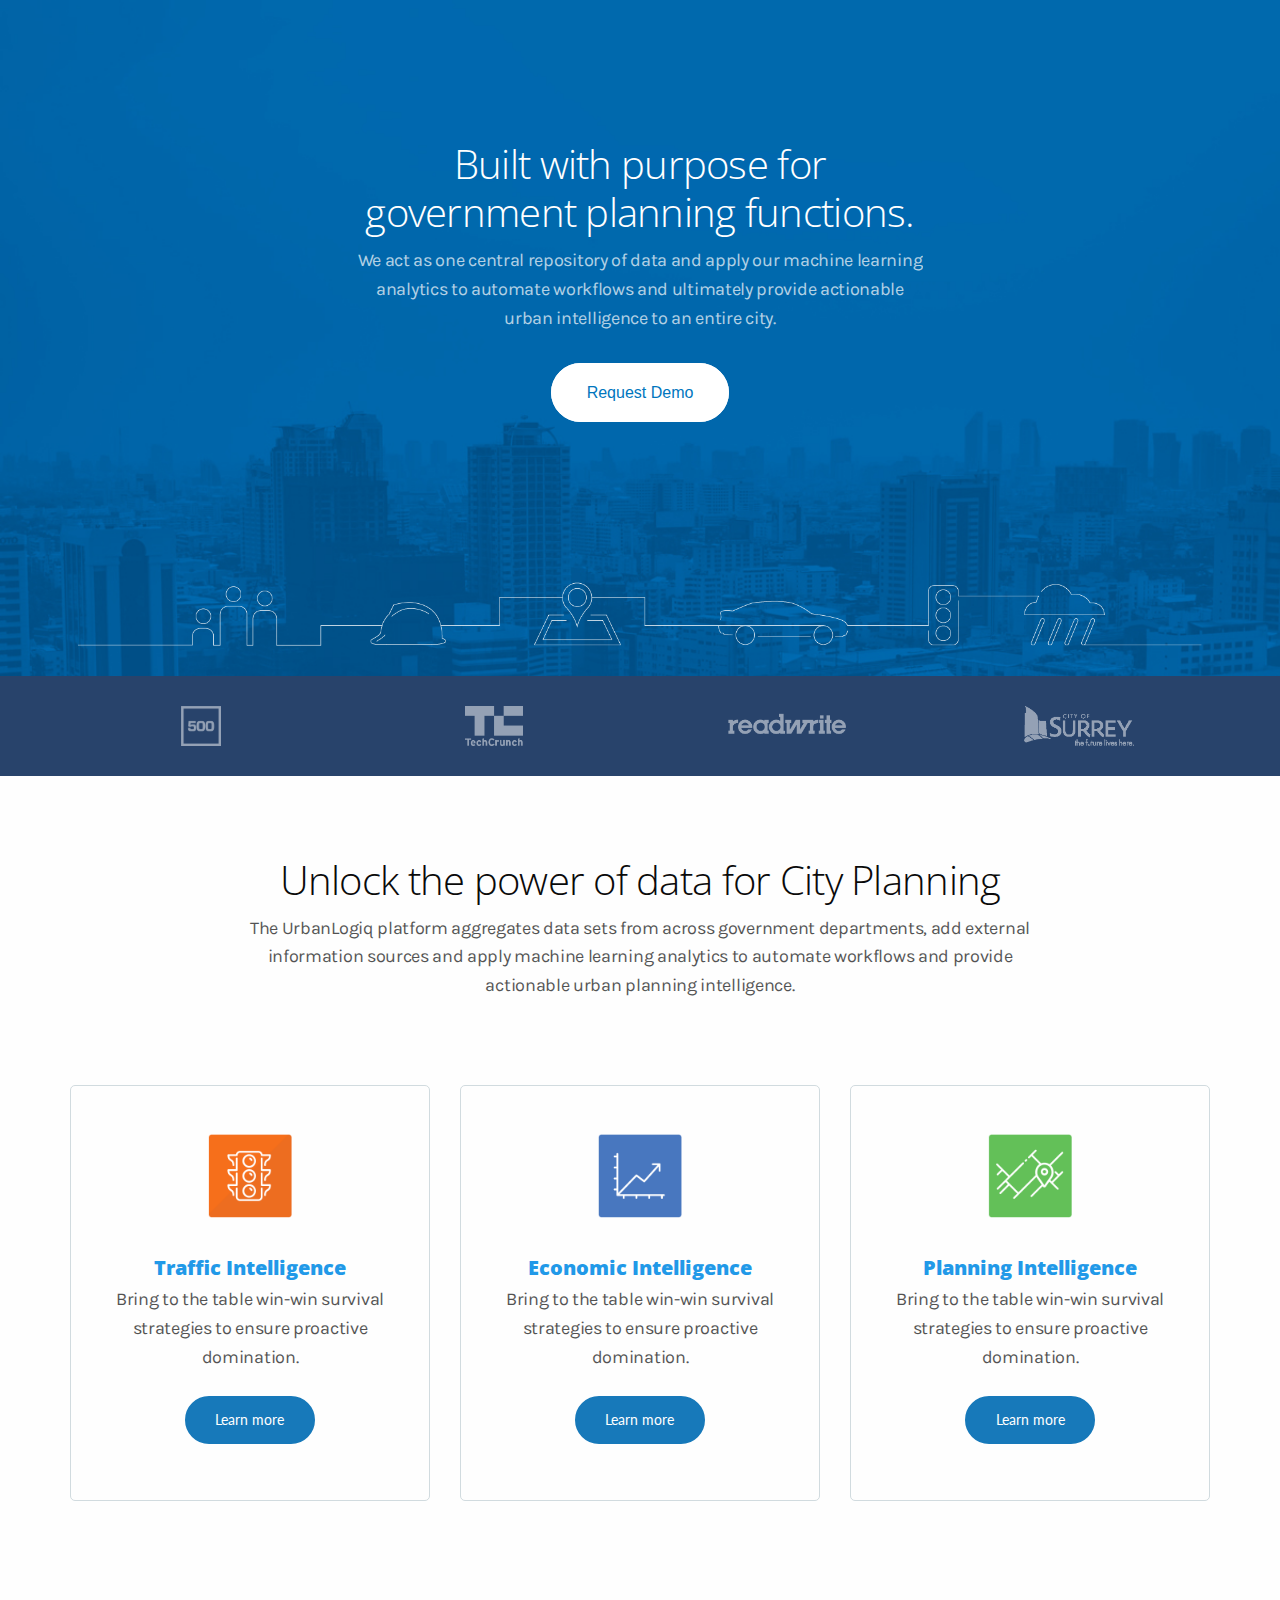
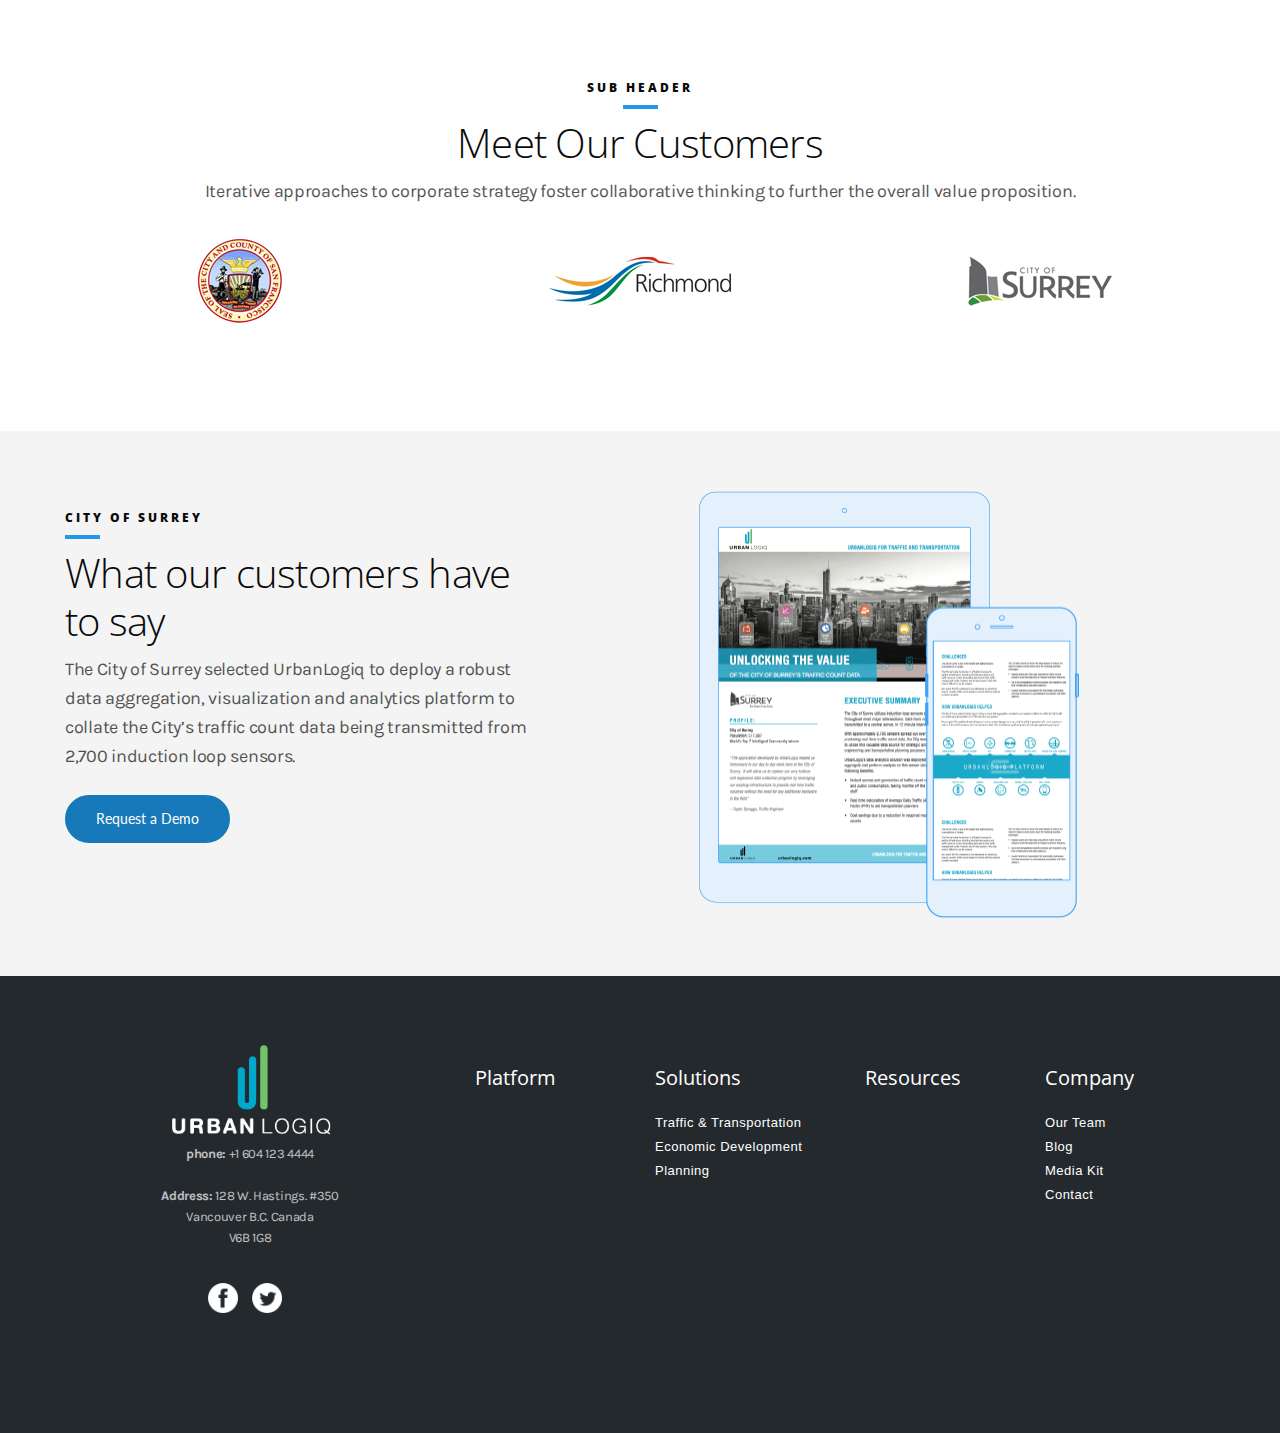
==== commit 1762aa60: "Homepage Hero Image" ====
--- a/index.html
+++ b/index.html
@@ -15,64 +15,21 @@
   <body>
     <script src="javascript/nav.js"></script>
 
-  <header>
-      <div id="header_wrap">
-		<div id="header">
-			<div id="logo">
-				<img class="load-delay"src="img/urbalogiq-logo.png">
-			</div>
-			<div class="nav">
-				<a href="platform.html">
-					Platform
-				</a>
-				<a href="">
-					Solutions
-				</a>
-				<a href="resource.html">
-					Resources
-				</a>
-        <a href="team.html">
-					Company
-				</a>
-        <a href="">
-					Request Demo
-				</a>
-			</div>
-			<div class="mobile_nav"></div>
-			<div class="mobile_nav_menu">
-				<div class="mobile_menu">
-					<span>Projects</span>
-					<span>Profile</span>
-					<span>Contact</span>
-				</div>
-				<div class="mobile_close">
-
-				</div>
-			</div>
-		</div>
-	</div>
-</header>
-
     <section class="platform">
       <div class="row">
-        <div class="large-5 columns white header">
-          <h4>PLATFORM</h4>
-          <hr class="darkblue">
+        <div class="large-6 columns large-centered white home-header center">
           <h1>Built with purpose for government planning functions.</h1>
           <p>We act as one central repository of data and apply our machine learning analytics to automate workflows and ultimately provide actionable urban intelligence to an entire city.</p>
-          <a class="button-white primary" href="">Request Demo</a>
-        </div>
-        <div class="large-7 columns">
-          <div class="sidedevices">
-            <div class="browserwrapper">
-              <div class="browser">
-                <div class="mask">
-                  <img class="mask-img" src="img/placeholder.png">
-                </div>
-              </div>
-            </div>
-          </div>
-        </div>
+          <br>
+          <a class="demo primary" href="">Request Demo</a>
+        </div>
+        <div class="large-12 columns large-centered">
+          <img src="img/bottom-header.png">
+        </div>
+      </div>
+    </section>
+    <section class="seenon">
+      <div class="large-12 columns">
         <div class="row">
           <div class="small-12 columns media">
             <div class="small-6 medium-3 columns center">
@@ -87,6 +44,7 @@
             <div class="small-6 medium-3 columns center">
               <img class="user-img" src="img/surrey.png">
             </div>
+          </div>
         </div>
       </div>
     </section>
--- a/css/app.css
+++ b/css/app.css
@@ -139,6 +139,19 @@
     text-transform: none;
 }
 
+.demo {
+    border: solid white 1px;
+    border-radius: 30px;
+    padding: 20px 35px 20px 35px;
+    color: #0076BE;
+    background-color: white;
+}
+.demo:hover, .demo:focus {
+  border-color: white;
+  color: white;
+  background-color: #0076be;
+}
+
 .header{
   padding: 0px 0 60px 0;
 }
@@ -239,6 +252,7 @@
 .user-img{
   max-width:120px;
   max-height: 40px;
+  opacity: 0.5;
 }
 
 .icon-img {
@@ -261,11 +275,20 @@
   min-height: 200px;
 }
 
+.seenon {
+  background-color: #28436B;
+  height: 100px;
+}
+
+.home-header {
+  padding-top: 40px;
+  padding-bottom: 170px;
+}
+
 .platform{
-  padding: 100px 30px 50px 30px;
-  margin: 15px;
+  padding: 100px 30px 0px 30px;
   background-color: #0978BD;
-  background-image: url("../img/");
+  background-image: url("../img/ragnar-vorel-311703.jpg");
   background-size: cover;
 }
 
@@ -508,10 +531,6 @@
   margin: 40px 0 40px 0;
 }
 
-.slide-nav{
-max-width: 900px;
-margin: 0 auto 0 auto;
-}
 
 .split-screen {
   overflow: hidden;
@@ -540,7 +559,7 @@
 }
 
 .card-section {
-  margin: 50px 0 50px 0;
+  padding: 50px 0 50px 0;
 }
 
 .card {
@@ -563,7 +582,6 @@
 }
 
   .media {
-    padding-top: 20px;
     margin: 30px 0 0 0;
 }
 
--- a/css/app.css
+++ b/css/app.css
@@ -139,6 +139,19 @@
     text-transform: none;
 }
 
+.demo {
+    border: solid white 1px;
+    border-radius: 30px;
+    padding: 20px 35px 20px 35px;
+    color: #0076BE;
+    background-color: white;
+}
+.demo:hover, .demo:focus {
+  border-color: white;
+  color: white;
+  background-color: #0076be;
+}
+
 .header{
   padding: 0px 0 60px 0;
 }
@@ -239,6 +252,7 @@
 .user-img{
   max-width:120px;
   max-height: 40px;
+  opacity: 0.5;
 }
 
 .icon-img {
@@ -261,11 +275,20 @@
   min-height: 200px;
 }
 
+.seenon {
+  background-color: #28436B;
+  height: 100px;
+}
+
+.home-header {
+  padding-top: 40px;
+  padding-bottom: 170px;
+}
+
 .platform{
-  padding: 100px 30px 50px 30px;
-  margin: 15px;
+  padding: 100px 30px 0px 30px;
   background-color: #0978BD;
-  background-image: url("../img/");
+  background-image: url("../img/ragnar-vorel-311703.jpg");
   background-size: cover;
 }
 
@@ -508,10 +531,6 @@
   margin: 40px 0 40px 0;
 }
 
-.slide-nav{
-max-width: 900px;
-margin: 0 auto 0 auto;
-}
 
 .split-screen {
   overflow: hidden;
@@ -540,7 +559,7 @@
 }
 
 .card-section {
-  margin: 50px 0 50px 0;
+  padding: 50px 0 50px 0;
 }
 
 .card {
@@ -563,7 +582,6 @@
 }
 
   .media {
-    padding-top: 20px;
     margin: 30px 0 0 0;
 }
 
